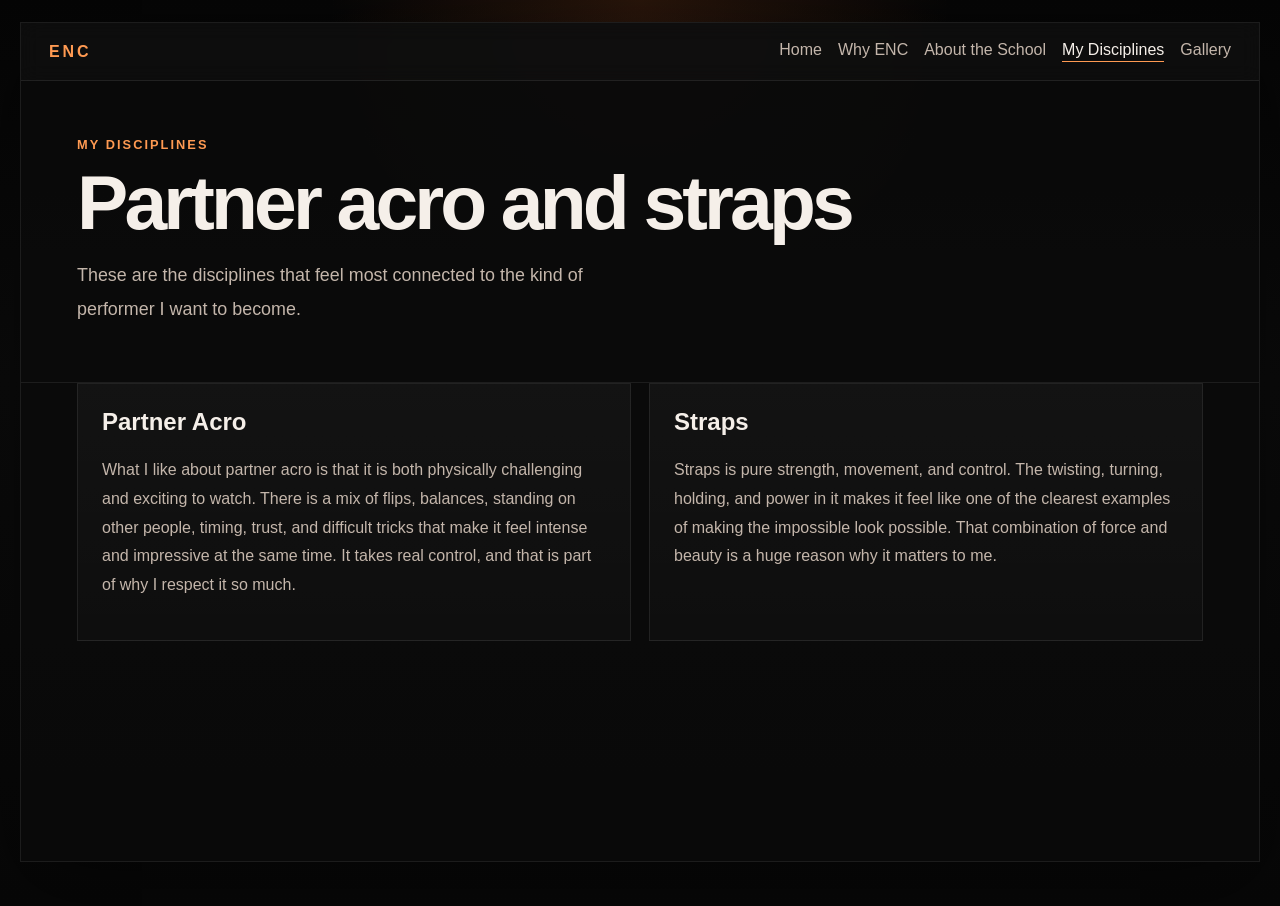
==== disciplines.html @ 8be3e257 "Build multi-page ENC site with scroll animations" ====
<!DOCTYPE html>
<html lang="en">
<head>
  <meta charset="UTF-8" />
  <meta name="viewport" content="width=device-width, initial-scale=1.0" />
  <title>ENC | My Disciplines</title>
  <link rel="stylesheet" href="assets/styles.css" />
</head>
<body>
  <div class="site-shell">
    <header class="topbar">
      <a class="brand" href="home.html">ENC</a>
      <nav class="nav">
        <a href="home.html">Home</a>
        <a href="why-enc.html">Why ENC</a>
        <a href="school.html">About the School</a>
        <a href="disciplines.html" class="active">My Disciplines</a>
        <a href="gallery.html">Gallery</a>
      </nav>
    </header>

    <main class="page-layout">
      <section class="page-hero reveal">
        <p class="eyebrow">My Disciplines</p>
        <h1>Partner acro and straps</h1>
        <p class="lead narrow">These are the disciplines that feel most connected to the kind of performer I want to become.</p>
      </section>

      <section class="content-grid reveal">
        <article class="panel tall">
          <h2>Partner Acro</h2>
          <p>What I like about partner acro is that it is both physically challenging and exciting to watch. There is a mix of flips, balances, standing on other people, timing, trust, and difficult tricks that make it feel intense and impressive at the same time. It takes real control, and that is part of why I respect it so much.</p>
        </article>
        <article class="panel tall">
          <h2>Straps</h2>
          <p>Straps is pure strength, movement, and control. The twisting, turning, holding, and power in it makes it feel like one of the clearest examples of making the impossible look possible. That combination of force and beauty is a huge reason why it matters to me.</p>
        </article>
      </section>
    </main>
  </div>
  <script src="assets/scroll.js"></script>
</body>
</html>
---- assets/styles.css ----
:root {
  --bg: #080808;
  --bg-soft: #111111;
  --panel: #171717;
  --panel-2: #1d1d1d;
  --text: #f5efe9;
  --muted: #c4b6ab;
  --line: rgba(255,255,255,0.08);
  --accent: #c95c22;
  --accent-2: #ff9a52;
  --shadow: 0 24px 80px rgba(0,0,0,0.45);
}

* { box-sizing: border-box; }
body {
  margin: 0;
  font-family: Inter, Arial, sans-serif;
  color: var(--text);
  background:
    radial-gradient(circle at top, rgba(201,92,34,0.18), transparent 28%),
    linear-gradient(180deg, #050505, #0b0b0b 42%, #070707 100%);
}

.reveal {
  opacity: 0;
  transform: translateY(42px) scale(0.985);
  transition: opacity 0.8s ease, transform 0.8s ease;
  will-change: transform, opacity;
}

.reveal.in-view {
  opacity: 1;
  transform: translateY(0) scale(1);
}

a { color: inherit; }

.site-shell {
  width: min(1240px, calc(100% - 40px));
  margin: 22px auto 44px;
  border: 1px solid var(--line);
  background: rgba(10,10,10,0.94);
  box-shadow: var(--shadow);
  min-height: calc(100vh - 60px);
}

.topbar {
  display: flex;
  justify-content: space-between;
  align-items: center;
  padding: 18px 28px;
  border-bottom: 1px solid var(--line);
  background: rgba(255,255,255,0.02);
  position: sticky;
  top: 0;
  backdrop-filter: blur(10px);
  z-index: 10;
}

.brand {
  text-decoration: none;
  font-weight: 900;
  letter-spacing: 0.18em;
  color: var(--accent-2);
}

.nav {
  display: flex;
  flex-wrap: wrap;
  gap: 16px;
}

.nav a {
  text-decoration: none;
  color: var(--muted);
  padding-bottom: 2px;
}

.nav a.active,
.nav a:hover {
  color: var(--text);
  border-bottom: 1px solid var(--accent-2);
}

.hero {
  display: grid;
  grid-template-columns: 1.15fr 0.85fr;
  min-height: 78vh;
}

.hero-home {
  background:
    linear-gradient(90deg, rgba(0,0,0,0.25), rgba(0,0,0,0.1)),
    linear-gradient(180deg, rgba(255,255,255,0.015), transparent);
}

.hero-content {
  padding: 72px 56px 56px;
  display: flex;
  flex-direction: column;
  justify-content: center;
}

.eyebrow {
  color: var(--accent-2);
  text-transform: uppercase;
  letter-spacing: 0.16em;
  font-size: 0.8rem;
  font-weight: 800;
  margin: 0 0 14px;
}

h1 {
  margin: 0;
  font-size: clamp(3rem, 6vw, 6rem);
  line-height: 0.94;
  letter-spacing: -0.05em;
}

.lead {
  margin: 20px 0 0;
  font-size: 1.12rem;
  line-height: 1.9;
  color: var(--muted);
  max-width: 62ch;
}

.lead.narrow { max-width: 52ch; }

.hero-actions {
  display: flex;
  flex-wrap: wrap;
  gap: 14px;
  margin-top: 28px;
}

.button {
  display: inline-flex;
  align-items: center;
  justify-content: center;
  padding: 12px 18px;
  text-decoration: none;
  border: 1px solid var(--line);
  font-weight: 700;
}

.button.primary {
  background: var(--accent);
  color: white;
  border-color: transparent;
}

.button.ghost {
  background: transparent;
  color: var(--text);
}

.feature-card,
.panel,
.gallery-card {
  border: 1px solid var(--line);
  background: linear-gradient(180deg, rgba(255,255,255,0.04), rgba(255,255,255,0.02));
}

.feature-card {
  margin: 56px;
  align-self: end;
  padding: 24px;
}

.feature-card h2,
.panel h2,
.panel h3,
.gallery-card h3 {
  margin-top: 0;
}

.feature-card p,
.panel p,
.panel li,
.gallery-card p {
  color: var(--muted);
  line-height: 1.8;
}

.overview-grid,
.content-grid,
.facts-grid,
.gallery-grid {
  display: grid;
  gap: 18px;
  padding: 0 56px 56px;
}

.overview-grid { grid-template-columns: repeat(3, 1fr); }
.content-grid { grid-template-columns: repeat(2, 1fr); }
.facts-grid { grid-template-columns: repeat(3, 1fr); }
.gallery-grid { grid-template-columns: repeat(3, 1fr); }

.panel,
.gallery-card {
  padding: 24px;
  transition: transform 0.3s ease, border-color 0.3s ease, box-shadow 0.3s ease;
}

.panel:hover,
.gallery-card:hover,
.feature-card:hover {
  transform: translateY(-6px);
  border-color: rgba(255, 154, 82, 0.38);
  box-shadow: 0 16px 40px rgba(0,0,0,0.28);
}

.panel span {
  display: block;
  color: var(--accent-2);
  text-transform: uppercase;
  letter-spacing: 0.12em;
  font-size: 0.74rem;
  font-weight: 800;
  margin-bottom: 10px;
}

.page-layout {
  padding: 0 0 44px;
}

.page-hero {
  padding: 56px;
  border-bottom: 1px solid var(--line);
}

.bullet-section,
.note-panel {
  padding: 0 56px;
}

.note-panel { margin-top: 18px; }

.image-placeholder {
  min-height: 260px;
  background:
    linear-gradient(180deg, rgba(201,92,34,0.22), rgba(0,0,0,0.45)),
    linear-gradient(135deg, #1b1b1b, #111111);
  border: 1px solid var(--line);
  margin-bottom: 16px;
}

@media (prefers-reduced-motion: reduce) {
  .reveal,
  .reveal.in-view,
  .panel,
  .gallery-card,
  .feature-card {
    opacity: 1;
    transform: none;
    transition: none;
  }
}

@media (max-width: 980px) {
  .hero,
  .overview-grid,
  .content-grid,
  .facts-grid,
  .gallery-grid {
    grid-template-columns: 1fr;
  }

  .hero-content,
  .page-hero,
  .overview-grid,
  .content-grid,
  .facts-grid,
  .gallery-grid,
  .bullet-section,
  .note-panel {
    padding-left: 22px;
    padding-right: 22px;
  }

  .feature-card { margin: 22px; }

  .topbar {
    flex-direction: column;
    align-items: flex-start;
    gap: 10px;
  }
}
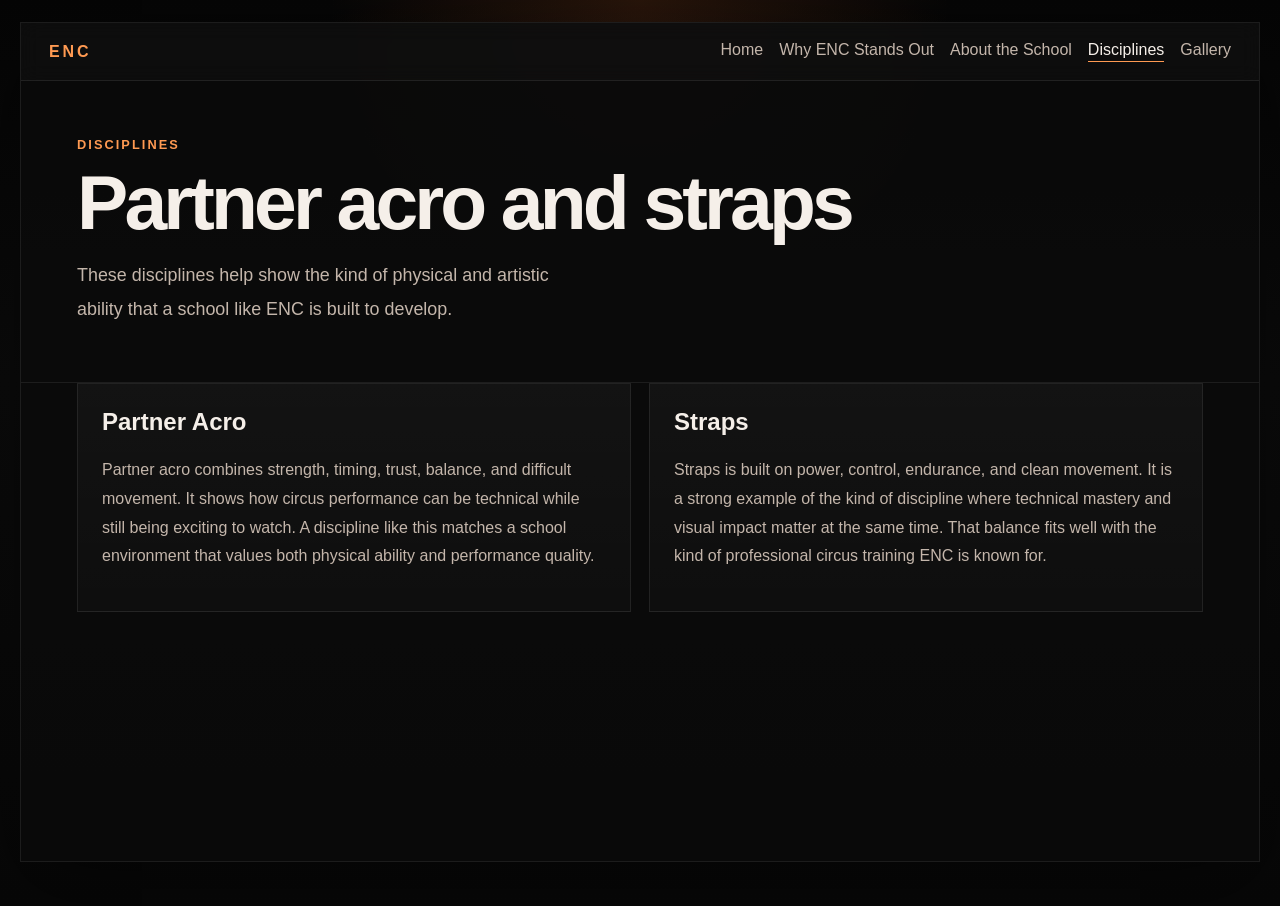
==== commit b1129d77: "Refocus ENC site on the school itself" ====
--- a/disciplines.html
+++ b/disciplines.html
@@ -3,7 +3,7 @@
 <head>
   <meta charset="UTF-8" />
   <meta name="viewport" content="width=device-width, initial-scale=1.0" />
-  <title>ENC | My Disciplines</title>
+  <title>ENC | Disciplines</title>
   <link rel="stylesheet" href="assets/styles.css" />
 </head>
 <body>
@@ -12,28 +12,28 @@
       <a class="brand" href="home.html">ENC</a>
       <nav class="nav">
         <a href="home.html">Home</a>
-        <a href="why-enc.html">Why ENC</a>
+        <a href="why-enc.html">Why ENC Stands Out</a>
         <a href="school.html">About the School</a>
-        <a href="disciplines.html" class="active">My Disciplines</a>
+        <a href="disciplines.html" class="active">Disciplines</a>
         <a href="gallery.html">Gallery</a>
       </nav>
     </header>
 
     <main class="page-layout">
       <section class="page-hero reveal">
-        <p class="eyebrow">My Disciplines</p>
+        <p class="eyebrow">Disciplines</p>
         <h1>Partner acro and straps</h1>
-        <p class="lead narrow">These are the disciplines that feel most connected to the kind of performer I want to become.</p>
+        <p class="lead narrow">These disciplines help show the kind of physical and artistic ability that a school like ENC is built to develop.</p>
       </section>
 
       <section class="content-grid reveal">
         <article class="panel tall">
           <h2>Partner Acro</h2>
-          <p>What I like about partner acro is that it is both physically challenging and exciting to watch. There is a mix of flips, balances, standing on other people, timing, trust, and difficult tricks that make it feel intense and impressive at the same time. It takes real control, and that is part of why I respect it so much.</p>
+          <p>Partner acro combines strength, timing, trust, balance, and difficult movement. It shows how circus performance can be technical while still being exciting to watch. A discipline like this matches a school environment that values both physical ability and performance quality.</p>
         </article>
         <article class="panel tall">
           <h2>Straps</h2>
-          <p>Straps is pure strength, movement, and control. The twisting, turning, holding, and power in it makes it feel like one of the clearest examples of making the impossible look possible. That combination of force and beauty is a huge reason why it matters to me.</p>
+          <p>Straps is built on power, control, endurance, and clean movement. It is a strong example of the kind of discipline where technical mastery and visual impact matter at the same time. That balance fits well with the kind of professional circus training ENC is known for.</p>
         </article>
       </section>
     </main>
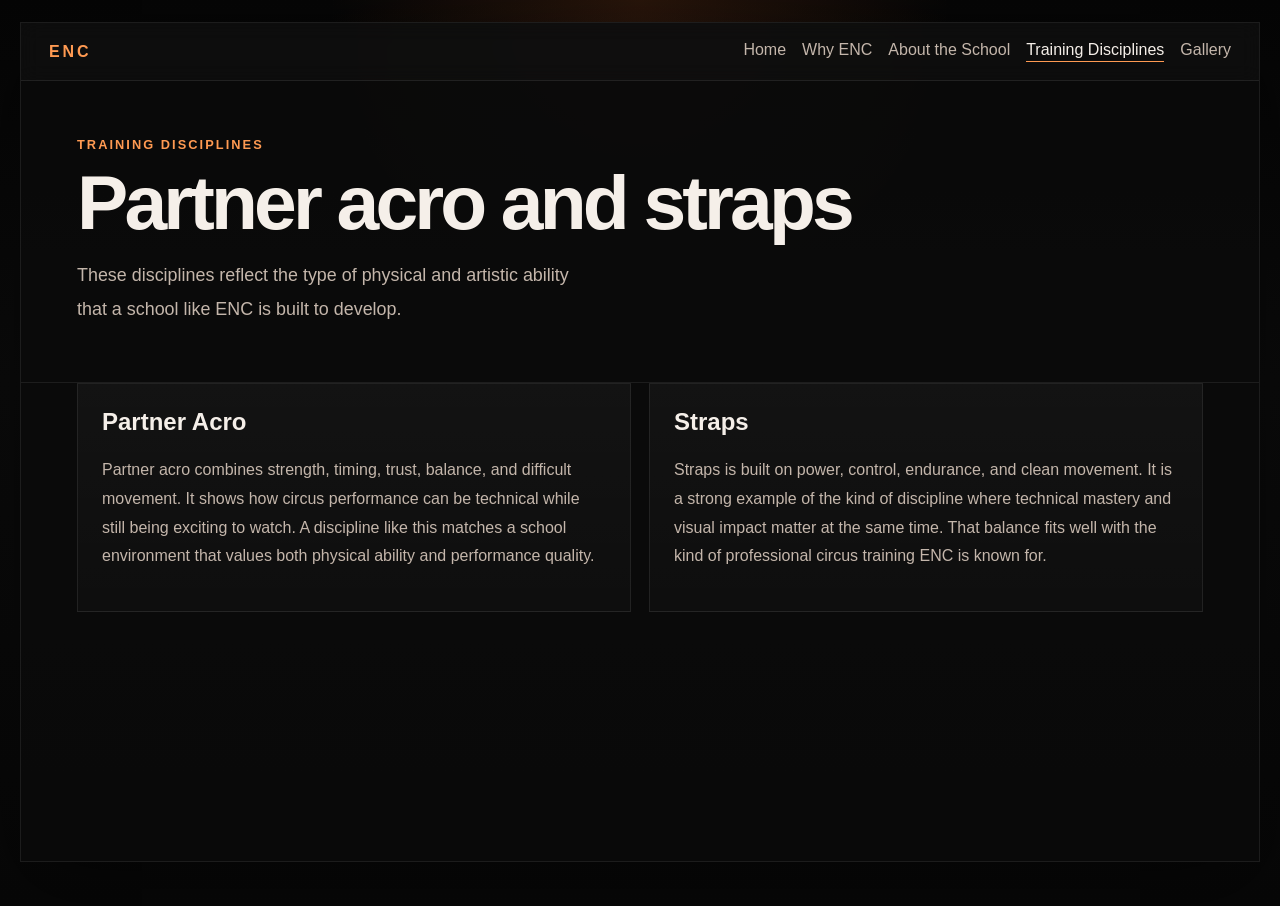
==== commit beb1a788: "Remove personal framing from ENC site copy" ====
--- a/disciplines.html
+++ b/disciplines.html
@@ -3,7 +3,7 @@
 <head>
   <meta charset="UTF-8" />
   <meta name="viewport" content="width=device-width, initial-scale=1.0" />
-  <title>ENC | Disciplines</title>
+  <title>ENC | Training Disciplines</title>
   <link rel="stylesheet" href="assets/styles.css" />
 </head>
 <body>
@@ -12,18 +12,18 @@
       <a class="brand" href="home.html">ENC</a>
       <nav class="nav">
         <a href="home.html">Home</a>
-        <a href="why-enc.html">Why ENC Stands Out</a>
+        <a href="why-enc.html">Why ENC</a>
         <a href="school.html">About the School</a>
-        <a href="disciplines.html" class="active">Disciplines</a>
+        <a href="disciplines.html" class="active">Training Disciplines</a>
         <a href="gallery.html">Gallery</a>
       </nav>
     </header>
 
     <main class="page-layout">
       <section class="page-hero reveal">
-        <p class="eyebrow">Disciplines</p>
+        <p class="eyebrow">Training Disciplines</p>
         <h1>Partner acro and straps</h1>
-        <p class="lead narrow">These disciplines help show the kind of physical and artistic ability that a school like ENC is built to develop.</p>
+        <p class="lead narrow">These disciplines reflect the type of physical and artistic ability that a school like ENC is built to develop.</p>
       </section>
 
       <section class="content-grid reveal">
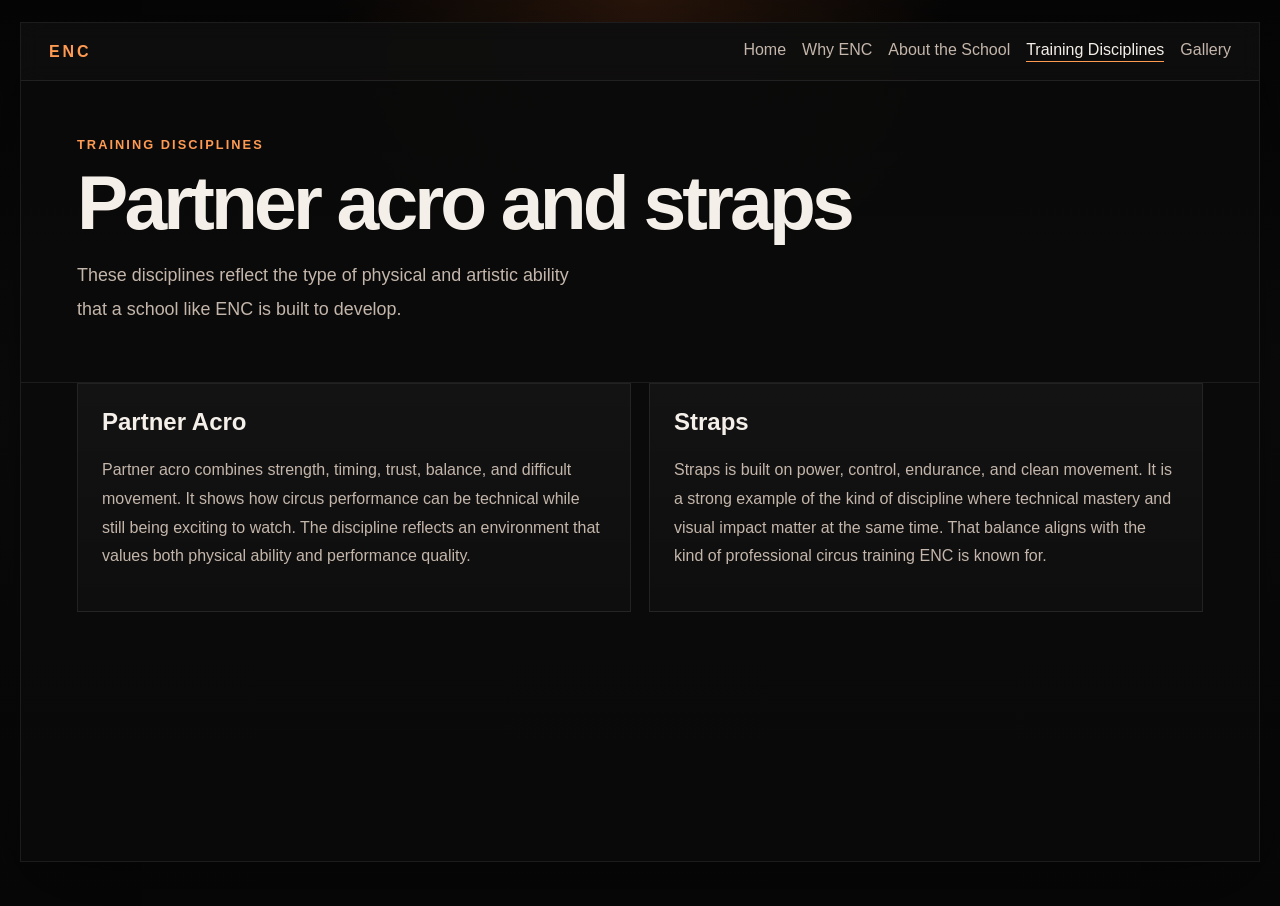
==== commit 1ac82285: "Remove remaining personal language from ENC site" ====
--- a/disciplines.html
+++ b/disciplines.html
@@ -29,11 +29,11 @@
       <section class="content-grid reveal">
         <article class="panel tall">
           <h2>Partner Acro</h2>
-          <p>Partner acro combines strength, timing, trust, balance, and difficult movement. It shows how circus performance can be technical while still being exciting to watch. A discipline like this matches a school environment that values both physical ability and performance quality.</p>
+          <p>Partner acro combines strength, timing, trust, balance, and difficult movement. It shows how circus performance can be technical while still being exciting to watch. The discipline reflects an environment that values both physical ability and performance quality.</p>
         </article>
         <article class="panel tall">
           <h2>Straps</h2>
-          <p>Straps is built on power, control, endurance, and clean movement. It is a strong example of the kind of discipline where technical mastery and visual impact matter at the same time. That balance fits well with the kind of professional circus training ENC is known for.</p>
+          <p>Straps is built on power, control, endurance, and clean movement. It is a strong example of the kind of discipline where technical mastery and visual impact matter at the same time. That balance aligns with the kind of professional circus training ENC is known for.</p>
         </article>
       </section>
     </main>
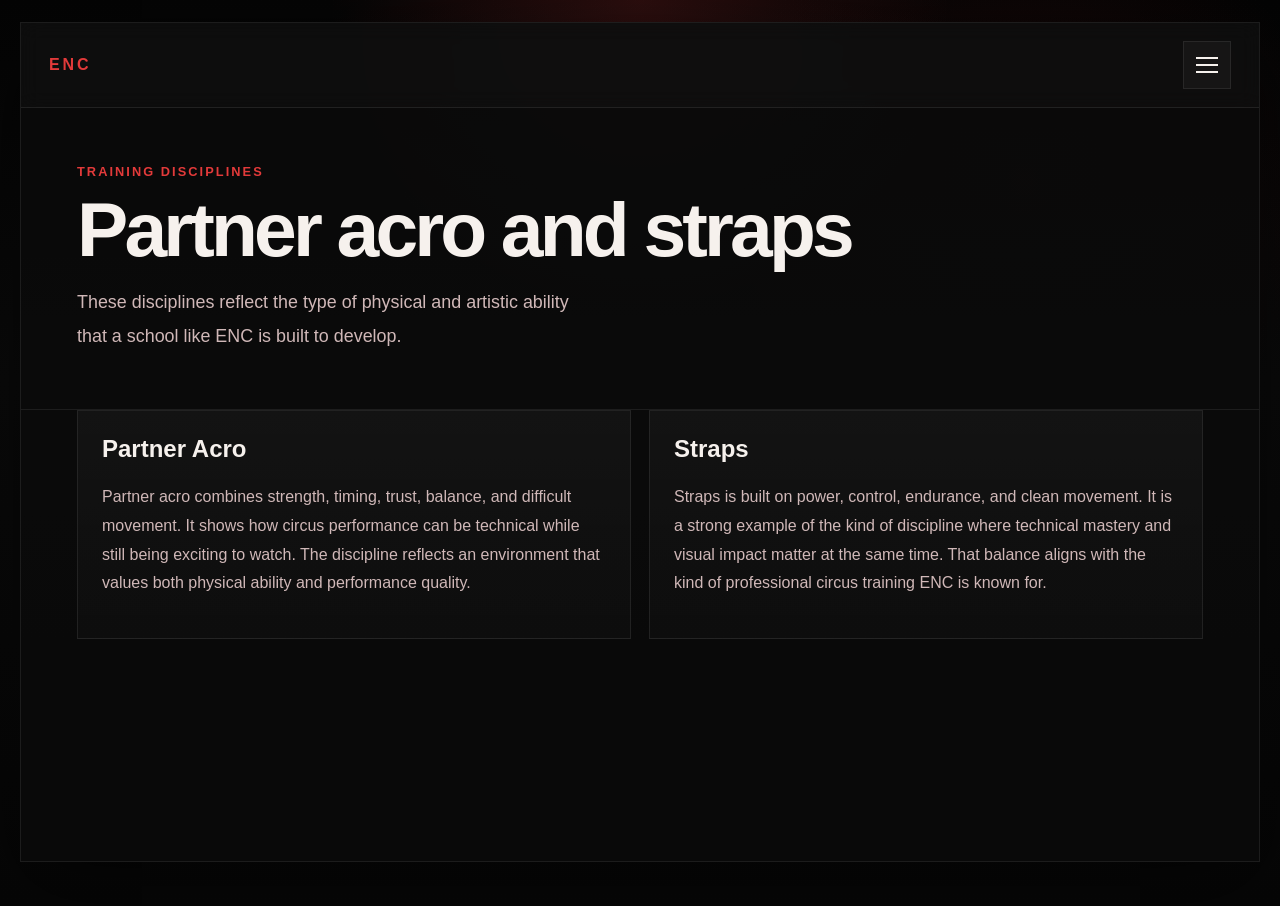
==== commit 69be2dd4: "Move ENC navigation into hamburger menu" ====
--- a/disciplines.html
+++ b/disciplines.html
@@ -10,12 +10,18 @@
   <div class="site-shell">
     <header class="topbar">
       <a class="brand" href="home.html">ENC</a>
-      <nav class="nav">
-        <a href="home.html">Home</a>
-        <a href="why-enc.html">Why ENC</a>
-        <a href="school.html">About the School</a>
-        <a href="disciplines.html" class="active">Training Disciplines</a>
-        <a href="gallery.html">Gallery</a>
+      <button class="menu-toggle" type="button" aria-expanded="false" aria-controls="site-menu" aria-label="Open menu">
+        <span></span>
+        <span></span>
+        <span></span>
+      </button>
+      <nav class="nav" id="site-menu">
+          <a href="home.html">Home</a>
+          <a href="why-enc.html">Why ENC</a>
+          <a href="school.html">About the School</a>
+          <a href="disciplines.html" class="active">Training Disciplines</a>
+          <a href="why-i-want-to-go.html">Why I Want to Go</a>
+          <a href="gallery.html">Gallery</a>
       </nav>
     </header>
 
@@ -39,5 +45,6 @@
     </main>
   </div>
   <script src="assets/scroll.js"></script>
+  <script src="assets/menu.js"></script>
 </body>
 </html>
--- a/assets/styles.css
+++ b/assets/styles.css
@@ -1,14 +1,15 @@
 :root {
-  --bg: #080808;
-  --bg-soft: #111111;
-  --panel: #171717;
-  --panel-2: #1d1d1d;
-  --text: #f5efe9;
-  --muted: #c4b6ab;
+  --bg: #060606;
+  --bg-soft: #101010;
+  --panel: #141414;
+  --panel-2: #1b1b1b;
+  --text: #f6f1ed;
+  --muted: #d0b8b8;
   --line: rgba(255,255,255,0.08);
-  --accent: #c95c22;
-  --accent-2: #ff9a52;
-  --shadow: 0 24px 80px rgba(0,0,0,0.45);
+  --accent: #8f1111;
+  --accent-2: #e23a3a;
+  --accent-3: #ff6b6b;
+  --shadow: 0 24px 80px rgba(0,0,0,0.5);
 }
 
 * { box-sizing: border-box; }
@@ -17,8 +18,9 @@
   font-family: Inter, Arial, sans-serif;
   color: var(--text);
   background:
-    radial-gradient(circle at top, rgba(201,92,34,0.18), transparent 28%),
-    linear-gradient(180deg, #050505, #0b0b0b 42%, #070707 100%);
+    radial-gradient(circle at top, rgba(226,58,58,0.18), transparent 28%),
+    radial-gradient(circle at 80% 20%, rgba(143,17,17,0.14), transparent 24%),
+    linear-gradient(180deg, #040404, #0a0a0a 42%, #060606 100%);
 }
 
 .reveal {
@@ -48,13 +50,14 @@
   display: flex;
   justify-content: space-between;
   align-items: center;
+  gap: 16px;
   padding: 18px 28px;
   border-bottom: 1px solid var(--line);
   background: rgba(255,255,255,0.02);
   position: sticky;
   top: 0;
   backdrop-filter: blur(10px);
-  z-index: 10;
+  z-index: 20;
 }
 
 .brand {
@@ -64,22 +67,58 @@
   color: var(--accent-2);
 }
 
+.menu-toggle {
+  display: inline-flex;
+  flex-direction: column;
+  justify-content: center;
+  gap: 5px;
+  width: 48px;
+  height: 48px;
+  margin-left: auto;
+  padding: 0 12px;
+  border: 1px solid var(--line);
+  background: rgba(255,255,255,0.03);
+  cursor: pointer;
+}
+
+.menu-toggle span {
+  display: block;
+  width: 100%;
+  height: 2px;
+  background: var(--text);
+}
+
 .nav {
+  position: absolute;
+  top: calc(100% + 10px);
+  right: 28px;
+  min-width: 250px;
+  display: none;
+  flex-direction: column;
+  gap: 6px;
+  padding: 14px;
+  border: 1px solid var(--line);
+  background: rgba(10,10,10,0.98);
+  box-shadow: 0 18px 40px rgba(0,0,0,0.35);
+}
+
+.nav.open {
   display: flex;
-  flex-wrap: wrap;
-  gap: 16px;
 }
 
 .nav a {
   text-decoration: none;
   color: var(--muted);
-  padding-bottom: 2px;
+  padding: 10px 12px;
+  border: 1px solid transparent;
+  background: rgba(255,255,255,0.01);
 }
 
 .nav a.active,
 .nav a:hover {
   color: var(--text);
-  border-bottom: 1px solid var(--accent-2);
+  border-color: rgba(226, 58, 58, 0.3);
+  background: rgba(255,255,255,0.03);
 }
 
 .hero {
@@ -207,8 +246,8 @@
 .gallery-card:hover,
 .feature-card:hover {
   transform: translateY(-6px);
-  border-color: rgba(255, 154, 82, 0.38);
-  box-shadow: 0 16px 40px rgba(0,0,0,0.28);
+  border-color: rgba(226, 58, 58, 0.42);
+  box-shadow: 0 16px 40px rgba(0,0,0,0.32);
 }
 
 .panel span {
@@ -240,10 +279,22 @@
 .image-placeholder {
   min-height: 260px;
   background:
-    linear-gradient(180deg, rgba(201,92,34,0.22), rgba(0,0,0,0.45)),
-    linear-gradient(135deg, #1b1b1b, #111111);
+    linear-gradient(180deg, rgba(226,58,58,0.24), rgba(0,0,0,0.45)),
+    linear-gradient(135deg, #1b1b1b, #101010);
   border: 1px solid var(--line);
   margin-bottom: 16px;
+}
+
+@media (max-width: 720px) {
+  .topbar {
+    padding: 16px 18px;
+  }
+
+  .nav {
+    right: 18px;
+    left: 18px;
+    min-width: auto;
+  }
 }
 
 @media (prefers-reduced-motion: reduce) {
